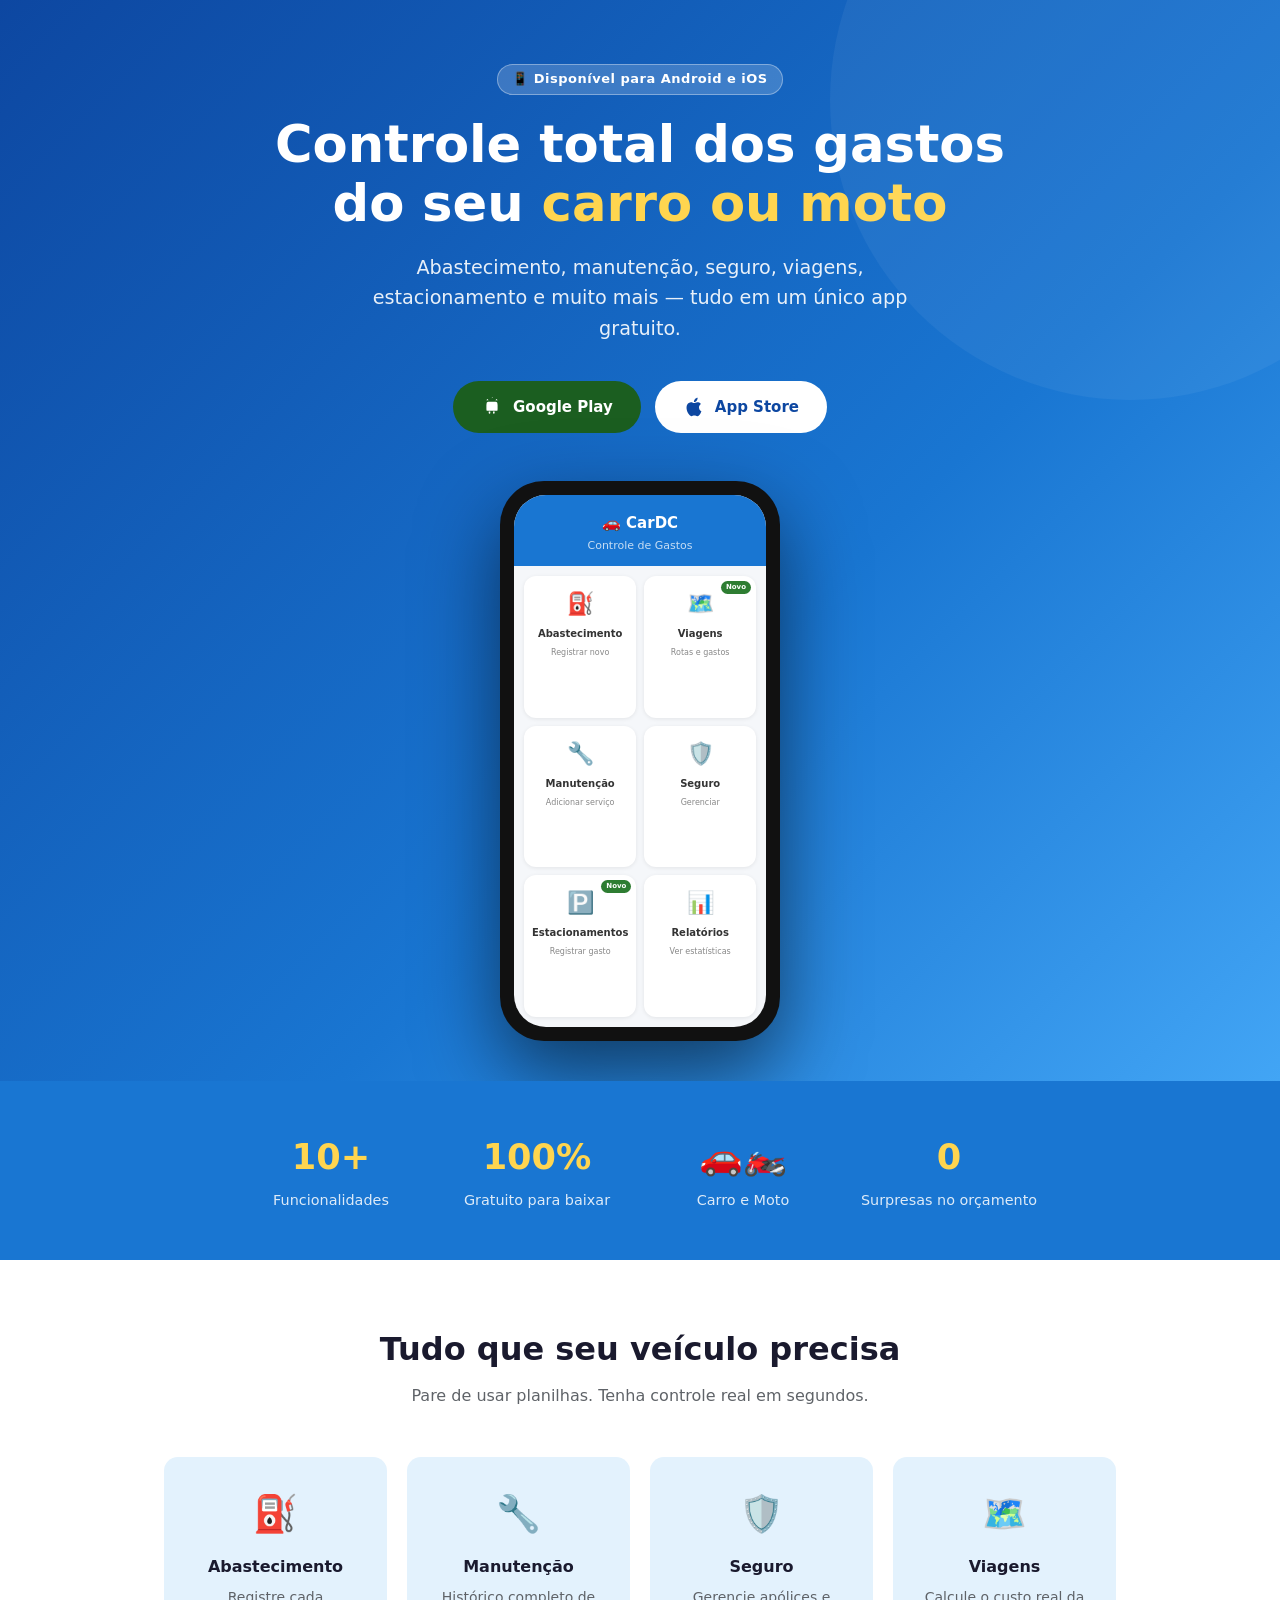
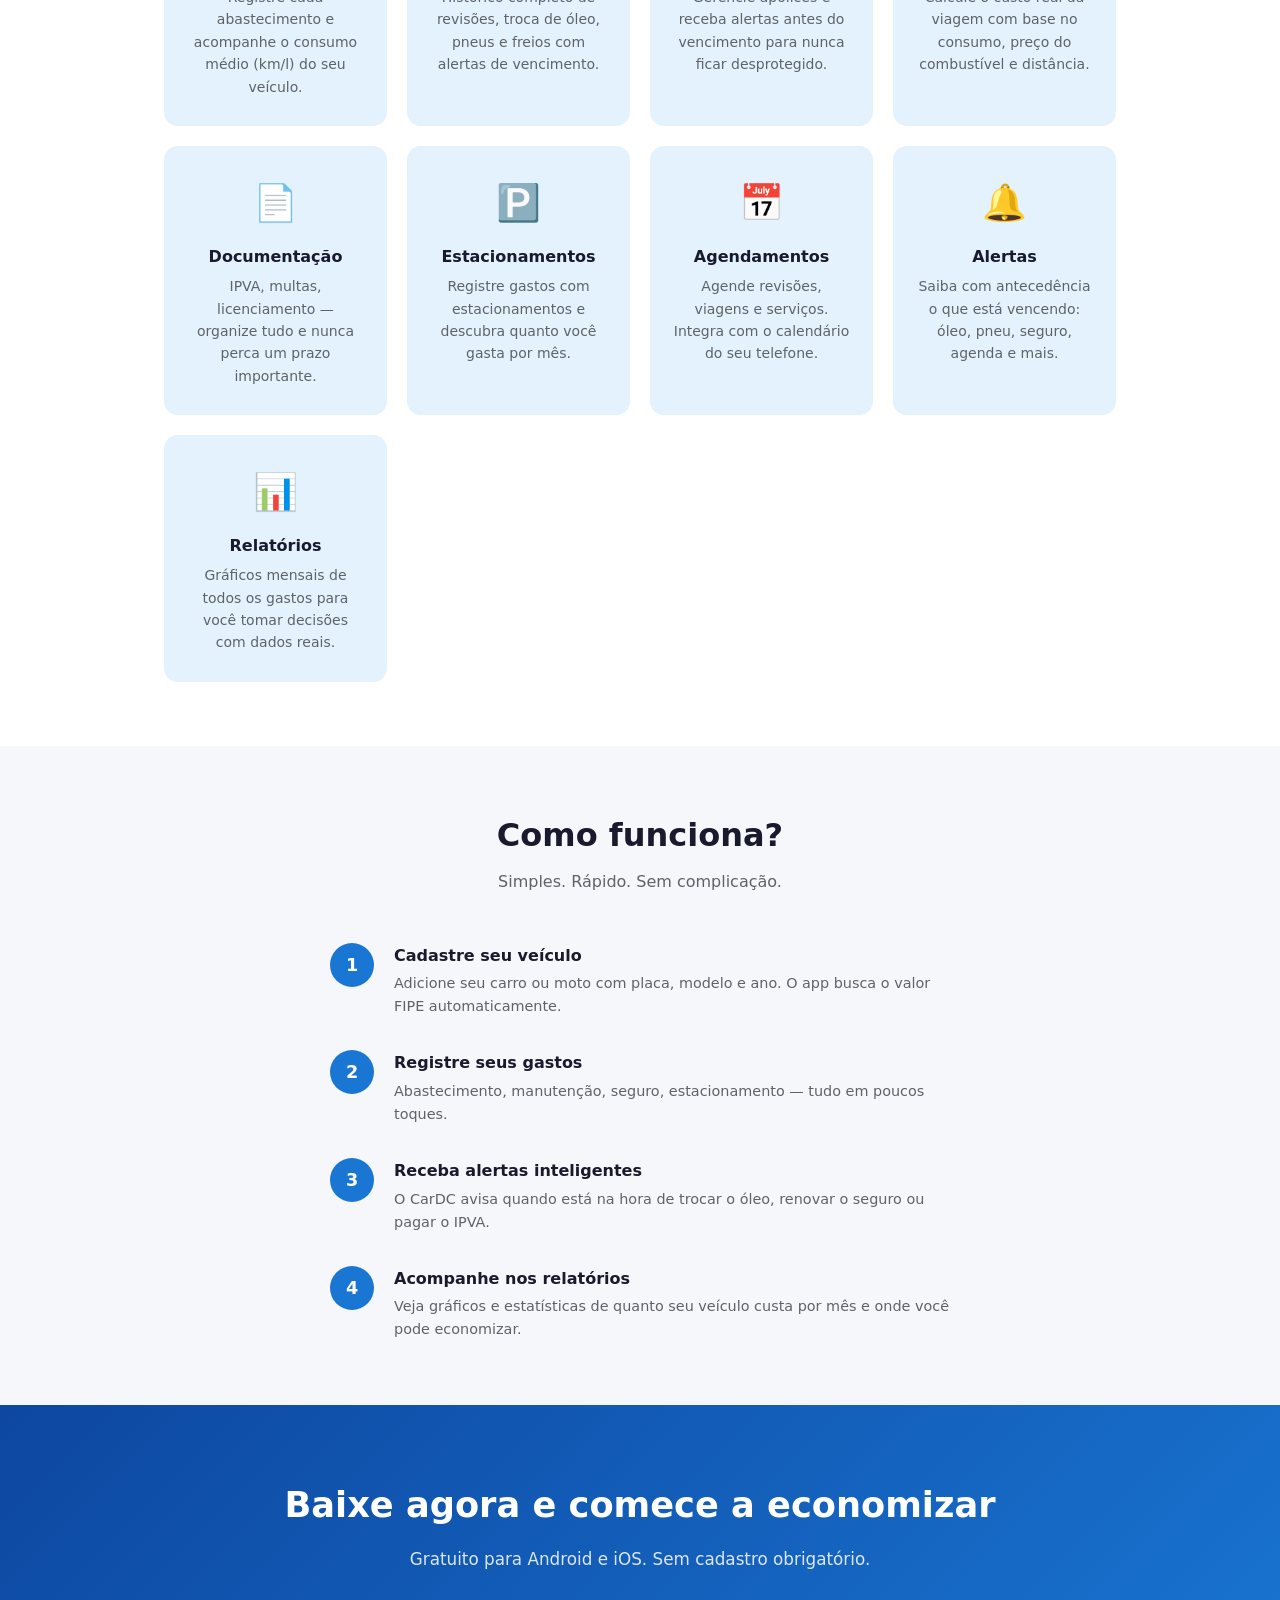
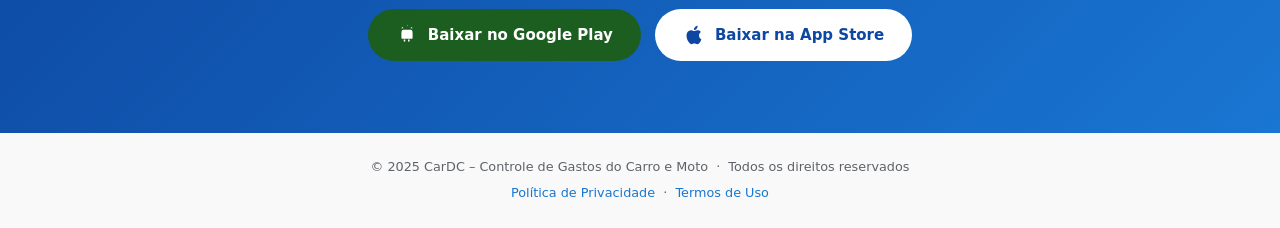
==== index-ads.html @ b3fe9d7d "add video de previa do app" ====
<!DOCTYPE html>
<html lang="pt-BR">
<head>
  <meta charset="UTF-8" />
  <meta name="viewport" content="width=device-width, initial-scale=1.0" />

  <!-- SEO / Palavras-chave -->
  <title>CarDC – Controle de Gastos do Carro e Moto | App Gratuito</title>
  <meta name="description" content="Controle todos os gastos do seu carro ou moto: abastecimento, manutenção, seguro, IPVA, estacionamento e muito mais. Baixe grátis para Android e iOS." />
  <meta name="keywords" content="controle de gastos carro, app controle veículo, aplicativo manutenção carro, controle abastecimento, gestão carro, app carro android, app carro iphone, controle combustível, lembrete troca de óleo, seguro veicular app, controle moto, CarDC" />

  <!-- Open Graph (para anúncios e compartilhamento) -->
  <meta property="og:title" content="CarDC – Controle Total do Seu Carro" />
  <meta property="og:description" content="Abastecimento, manutenção, seguro, viagens e muito mais. Tudo em um app gratuito." />
  <meta property="og:type" content="website" />
  <style>
     *,
    *::before,
    *::after {
      box-sizing: border-box;
      margin: 0;
      padding: 0;
    }

    :root {
      --blue: #1976D2;
      --blue-dk: #0D47A1;
      --blue-lt: #E3F2FD;
      --text: #1a1a2e;
      --muted: #5f6368;
      --white: #ffffff;
      --radius: 14px;
    }

    body {
      font-family: 'Segoe UI', system-ui, sans-serif;
      color: var(--text);
      background: var(--white);
      line-height: 1.6;
    }

    /* ── HERO ── */
    .hero {
      background: linear-gradient(135deg, var(--blue-dk) 0%, var(--blue) 60%, #42A5F5 100%);
      color: var(--white);
      padding: 64px 24px 80px;
      text-align: center;
      position: relative;
      overflow: hidden;
    }

    .hero::before {
      content: '';
      position: absolute;
      width: 600px;
      height: 600px;
      border-radius: 50%;
      background: rgba(255, 255, 255, .05);
      top: -200px;
      right: -150px;
    }

    .hero-badge {
      display: inline-block;
      background: rgba(255, 255, 255, .18);
      border: 1px solid rgba(255, 255, 255, .35);
      border-radius: 20px;
      padding: 4px 14px;
      font-size: 13px;
      font-weight: 600;
      letter-spacing: .5px;
      margin-bottom: 20px;
    }

    .hero h1 {
      font-size: clamp(2rem, 5vw, 3.2rem);
      font-weight: 800;
      line-height: 1.15;
      margin-bottom: 20px;
    }

    .hero h1 span {
      color: #FFD54F;
    }

    .hero p {
      font-size: clamp(1rem, 2.5vw, 1.2rem);
      opacity: .9;
      max-width: 560px;
      margin: 0 auto 36px;
    }

    .cta-group {
      display: flex;
      gap: 14px;
      justify-content: center;
      flex-wrap: wrap;
    }

    .btn {
      display: inline-flex;
      align-items: center;
      gap: 10px;
      padding: 14px 28px;
      border-radius: 50px;
      font-size: 15px;
      font-weight: 700;
      text-decoration: none;
      transition: transform .15s, box-shadow .15s;
      cursor: pointer;
    }

    .btn:hover {
      transform: translateY(-2px);
      box-shadow: 0 8px 24px rgba(0, 0, 0, .25);
    }

    .btn-android {
      background: #1B5E20;
      color: var(--white);
    }

    .btn-ios {
      background: var(--white);
      color: var(--blue-dk);
    }

    .btn svg {
      width: 22px;
      height: 22px;
      fill: currentColor;
      flex-shrink: 0;
    }

    /* ── PHONE MOCKUP ── */
    .mockup-wrap {
      margin: 48px auto -40px;
      max-width: 280px;
      position: relative;
      z-index: 1;
    }

    .phone {
      background: #111;
      border-radius: 44px;
      padding: 14px;
      box-shadow: 0 32px 80px rgba(0, 0, 0, .55);
    }

    .phone-screen {
      background: #f5f7fa;
      border-radius: 32px;
      overflow: hidden;
      aspect-ratio: 9/19;
      display: flex;
      flex-direction: column;
    }

    .phone-topbar {
      background: var(--blue);
      color: white;
      padding: 16px 18px 12px;
      font-size: 15px;
      font-weight: 700;
    }

    .phone-topbar small {
      display: block;
      font-size: 11px;
      opacity: .75;
      font-weight: 400;
      margin-top: 2px;
    }

    .phone-grid {
      display: grid;
      grid-template-columns: 1fr 1fr;
      gap: 8px;
      padding: 10px;
      flex: 1;
      overflow: hidden;
    }

    .phone-card {
      background: white;
      border-radius: 12px;
      padding: 10px 8px;
      display: flex;
      flex-direction: column;
      align-items: center;
      gap: 5px;
      box-shadow: 0 1px 4px rgba(0, 0, 0, .08);
      position: relative;
    }

    .phone-card .icon {
      font-size: 22px;
    }

    .phone-card .label {
      font-size: 10px;
      font-weight: 700;
      color: #333;
      text-align: center;
    }

    .phone-card .sub {
      font-size: 8px;
      color: #888;
      text-align: center;
    }

    .new-badge {
      position: absolute;
      top: 5px;
      right: 5px;
      background: #2E7D32;
      color: white;
      font-size: 7px;
      font-weight: 700;
      padding: 1px 5px;
      border-radius: 8px;
    }

    /* ── FEATURES STRIP ── */
    .section {
      padding: 64px 24px;
      max-width: 1000px;
      margin: 0 auto;
    }

    .section-title {
      text-align: center;
      font-size: clamp(1.4rem, 3vw, 2rem);
      font-weight: 800;
      margin-bottom: 8px;
    }

    .section-sub {
      text-align: center;
      color: var(--muted);
      margin-bottom: 48px;
      font-size: 1rem;
    }

    .features-grid {
      display: grid;
      grid-template-columns: repeat(auto-fit, minmax(200px, 1fr));
      gap: 20px;
    }

    .feature-card {
      background: var(--blue-lt);
      border-radius: var(--radius);
      padding: 28px 22px;
      text-align: center;
      transition: transform .2s, box-shadow .2s;
    }

    .feature-card:hover {
      transform: translateY(-4px);
      box-shadow: 0 12px 32px rgba(25, 118, 210, .15);
    }

    .feature-icon {
      font-size: 36px;
      margin-bottom: 12px;
    }

    .feature-card h3 {
      font-size: 1rem;
      font-weight: 700;
      margin-bottom: 6px;
    }

    .feature-card p {
      font-size: .875rem;
      color: var(--muted);
    }

    /* ── STATS STRIP ── */
    .stats {
      background: var(--blue);
      color: white;
      padding: 48px 24px;
    }

    .stats-inner {
      max-width: 800px;
      margin: 0 auto;
      display: grid;
      grid-template-columns: repeat(auto-fit, minmax(160px, 1fr));
      gap: 24px;
      text-align: center;
    }

    .stat-num {
      font-size: 2.2rem;
      font-weight: 800;
      color: #FFD54F;
    }

    .stat-lbl {
      font-size: .9rem;
      opacity: .85;
      margin-top: 4px;
    }

    /* ── HOW IT WORKS ── */
    .steps {
      display: flex;
      flex-direction: column;
      gap: 32px;
      max-width: 620px;
      margin: 0 auto;
    }

    .step {
      display: flex;
      gap: 20px;
      align-items: flex-start;
    }

    .step-num {
      width: 44px;
      height: 44px;
      flex-shrink: 0;
      background: var(--blue);
      color: white;
      border-radius: 50%;
      display: flex;
      align-items: center;
      justify-content: center;
      font-weight: 800;
      font-size: 1.1rem;
    }

    .step h3 {
      font-size: 1rem;
      font-weight: 700;
      margin-bottom: 4px;
    }

    .step p {
      font-size: .9rem;
      color: var(--muted);
    }

    /* ── KEYWORDS (hidden, for SEO) ── */
    .keywords-seo {
      font-size: 0;
      line-height: 0;
      color: transparent;
      user-select: none;
      pointer-events: none;
      position: absolute;
    }

    /* ── CTA FINAL ── */
    .cta-final {
      background: linear-gradient(135deg, var(--blue-dk), var(--blue));
      color: white;
      text-align: center;
      padding: 72px 24px;
    }

    .cta-final h2 {
      font-size: clamp(1.5rem, 3.5vw, 2.2rem);
      font-weight: 800;
      margin-bottom: 12px;
    }

    .cta-final p {
      opacity: .85;
      margin-bottom: 36px;
      font-size: 1.05rem;
    }

    /* ── FOOTER ── */
    footer {
      text-align: center;
      padding: 24px;
      font-size: .8rem;
      color: var(--muted);
      background: #f9f9f9;
    }

    @media (max-width: 480px) {
      .hero {
        padding: 48px 16px 64px;
      }
    }
  </style>
</head>
<body> 

<!-- Palavras-chave ocultas para SEO -->
<span class="keywords-seo">
  controle de gastos carro app android ios, aplicativo para controlar gastos do carro,
  app manutenção carro, controle abastecimento veículo, lembrete troca de óleo,
  app seguro carro, controle ipva multa, gastos com carro app gratuito,
  controle combustível km litro, app moto controle gastos, melhor app para carro brasil
</span>

<!-- ── HERO ────────────────────────────────────────────── -->
<section class="hero">
  <div class="hero-badge">📱 Disponível para Android e iOS</div>
  <h1>Controle total dos gastos<br>do seu <span>carro ou moto</span></h1>
  <p>Abastecimento, manutenção, seguro, viagens, estacionamento e muito mais — tudo em um único app gratuito.</p>

  <div class="cta-group">
    <a href="https://play.google.com/store/apps/details?id=com.dorcaschagas.car_controll&pcampaignid=web_share" class="btn btn-android">
      <svg viewBox="0 0 24 24"><path d="M17.523 15.341c-.32 0-.578-.259-.578-.578V9.237c0-.32.259-.578.578-.578s.578.259.578.578v5.526c0 .319-.259.578-.578.578zm-11.046 0c-.32 0-.578-.259-.578-.578V9.237c0-.32.259-.578.578-.578s.578.259.578.578v5.526c0 .319-.258.578-.578.578zm1.945 3.146c0 .475.385.86.86.86s.86-.385.86-.86v-1.573H8.422v1.573zm4.717 0c0 .475.385.86.86.86s.86-.385.86-.86v-1.573h-1.72v1.573zM6.1 8.085C6.1 7.074 6.932 6.25 7.95 6.25h8.1c1.018 0 1.85.824 1.85 1.835v8.033H6.1V8.085zm5.55-5.585L12.5 1l.5 1h-1.35zM7.2 3.2l1 1.5H5.7L7.2 3.2zm9.6 0l1.5 1.5H15.8L16.8 3.2z"/></svg>
      Google Play
    </a>
    <a href="https://apps.apple.com/us/app/orthocal-dental-analyses/id6636519508" class="btn btn-ios">
      <svg viewBox="0 0 24 24"><path d="M18.71 19.5c-.83 1.24-1.71 2.45-3.05 2.47-1.34.03-1.77-.79-3.29-.79-1.53 0-2 .77-3.27.82-1.31.05-2.3-1.32-3.14-2.53C4.25 17 2.94 12.45 4.7 9.39c.87-1.52 2.43-2.48 4.12-2.51 1.28-.02 2.5.87 3.29.87.78 0 2.26-1.07 3.8-.91.65.03 2.47.26 3.64 1.98-.09.06-2.17 1.28-2.15 3.81.03 3.02 2.65 4.03 2.68 4.04-.03.07-.42 1.44-1.38 2.83M13 3.5c.73-.83 1.94-1.46 2.94-1.5.13 1.17-.34 2.35-1.04 3.19-.69.85-1.83 1.51-2.95 1.42-.15-1.15.41-2.35 1.05-3.11z"/></svg>
      App Store
    </a>
  </div>

  <!-- Mockup do celular -->
  <div class="mockup-wrap">
    <div class="phone">
      <div class="phone-screen">
        <div class="phone-topbar">
          🚗 CarDC
          <small>Controle de Gastos</small>
        </div>
        <div class="phone-grid">
          <div class="phone-card">
            <div class="icon">⛽</div>
            <div class="label">Abastecimento</div>
            <div class="sub">Registrar novo</div>
          </div>
          <div class="phone-card">
            <div class="new-badge">Novo</div>
            <div class="icon">🗺️</div>
            <div class="label">Viagens</div>
            <div class="sub">Rotas e gastos</div>
          </div>
          <div class="phone-card">
            <div class="icon">🔧</div>
            <div class="label">Manutenção</div>
            <div class="sub">Adicionar serviço</div>
          </div>
          <div class="phone-card">
            <div class="icon">🛡️</div>
            <div class="label">Seguro</div>
            <div class="sub">Gerenciar</div>
          </div>
          <div class="phone-card">
            <div class="new-badge">Novo</div>
            <div class="icon">🅿️</div>
            <div class="label">Estacionamentos</div>
            <div class="sub">Registrar gasto</div>
          </div>
          <div class="phone-card">
            <div class="icon">📊</div>
            <div class="label">Relatórios</div>
            <div class="sub">Ver estatísticas</div>
          </div>
        </div>
      </div>
    </div>
  </div>
</section>

<!-- ── STATS ─────────────────────────────────────────────── -->
<div class="stats">
  <div class="stats-inner">
    <div>
      <div class="stat-num">10+</div>
      <div class="stat-lbl">Funcionalidades</div>
    </div>
    <div>
      <div class="stat-num">100%</div>
      <div class="stat-lbl">Gratuito para baixar</div>
    </div>
    <div>
      <div class="stat-num">🚗🏍️</div>
      <div class="stat-lbl">Carro e Moto</div>
    </div>
    <div>
      <div class="stat-num">0</div>
      <div class="stat-lbl">Surpresas no orçamento</div>
    </div>
  </div>
</div>

<!-- ── FEATURES ──────────────────────────────────────────── -->
<div class="section">
  <h2 class="section-title">Tudo que seu veículo precisa</h2>
  <p class="section-sub">Pare de usar planilhas. Tenha controle real em segundos.</p>

  <div class="features-grid">
    <div class="feature-card">
      <div class="feature-icon">⛽</div>
      <h3>Abastecimento</h3>
      <p>Registre cada abastecimento e acompanhe o consumo médio (km/l) do seu veículo.</p>
    </div>
    <div class="feature-card">
      <div class="feature-icon">🔧</div>
      <h3>Manutenção</h3>
      <p>Histórico completo de revisões, troca de óleo, pneus e freios com alertas de vencimento.</p>
    </div>
    <div class="feature-card">
      <div class="feature-icon">🛡️</div>
      <h3>Seguro</h3>
      <p>Gerencie apólices e receba alertas antes do vencimento para nunca ficar desprotegido.</p>
    </div>
    <div class="feature-card">
      <div class="feature-icon">🗺️</div>
      <h3>Viagens</h3>
      <p>Calcule o custo real da viagem com base no consumo, preço do combustível e distância.</p>
    </div>
    <div class="feature-card">
      <div class="feature-icon">📄</div>
      <h3>Documentação</h3>
      <p>IPVA, multas, licenciamento — organize tudo e nunca perca um prazo importante.</p>
    </div>
    <div class="feature-card">
      <div class="feature-icon">🅿️</div>
      <h3>Estacionamentos</h3>
      <p>Registre gastos com estacionamentos e descubra quanto você gasta por mês.</p>
    </div>
    <div class="feature-card">
      <div class="feature-icon">📅</div>
      <h3>Agendamentos</h3>
      <p>Agende revisões, viagens e serviços. Integra com o calendário do seu telefone.</p>
    </div>
    <div class="feature-card">
      <div class="feature-icon">🔔</div>
      <h3>Alertas</h3>
      <p>Saiba com antecedência o que está vencendo: óleo, pneu, seguro, agenda e mais.</p>
    </div>
    <div class="feature-card">
      <div class="feature-icon">📊</div>
      <h3>Relatórios</h3>
      <p>Gráficos mensais de todos os gastos para você tomar decisões com dados reais.</p>
    </div>
  </div>
</div>

<!-- ── COMO FUNCIONA ──────────────────────────────────────── -->
<div style="background:#f5f7fa; padding: 64px 24px;">
  <div style="max-width:1000px; margin:0 auto;">
    <h2 class="section-title">Como funciona?</h2>
    <p class="section-sub">Simples. Rápido. Sem complicação.</p>

    <div class="steps">
      <div class="step">
        <div class="step-num">1</div>
        <div>
          <h3>Cadastre seu veículo</h3>
          <p>Adicione seu carro ou moto com placa, modelo e ano. O app busca o valor FIPE automaticamente.</p>
        </div>
      </div>
      <div class="step">
        <div class="step-num">2</div>
        <div>
          <h3>Registre seus gastos</h3>
          <p>Abastecimento, manutenção, seguro, estacionamento — tudo em poucos toques.</p>
        </div>
      </div>
      <div class="step">
        <div class="step-num">3</div>
        <div>
          <h3>Receba alertas inteligentes</h3>
          <p>O CarDC avisa quando está na hora de trocar o óleo, renovar o seguro ou pagar o IPVA.</p>
        </div>
      </div>
      <div class="step">
        <div class="step-num">4</div>
        <div>
          <h3>Acompanhe nos relatórios</h3>
          <p>Veja gráficos e estatísticas de quanto seu veículo custa por mês e onde você pode economizar.</p>
        </div>
      </div>
    </div>
  </div>
</div>

<!-- ── CTA FINAL ──────────────────────────────────────────── -->
<div class="cta-final">
  <h2>Baixe agora e comece a economizar</h2>
  <p>Gratuito para Android e iOS. Sem cadastro obrigatório.</p>
  <div class="cta-group">
    <a href="https://play.google.com/store/apps/details?id=com.dorcaschagas.car_controll&pcampaignid=web_share" class="btn btn-android">
      <svg viewBox="0 0 24 24"><path d="M17.523 15.341c-.32 0-.578-.259-.578-.578V9.237c0-.32.259-.578.578-.578s.578.259.578.578v5.526c0 .319-.259.578-.578.578zm-11.046 0c-.32 0-.578-.259-.578-.578V9.237c0-.32.259-.578.578-.578s.578.259.578.578v5.526c0 .319-.258.578-.578.578zm1.945 3.146c0 .475.385.86.86.86s.86-.385.86-.86v-1.573H8.422v1.573zm4.717 0c0 .475.385.86.86.86s.86-.385.86-.86v-1.573h-1.72v1.573zM6.1 8.085C6.1 7.074 6.932 6.25 7.95 6.25h8.1c1.018 0 1.85.824 1.85 1.835v8.033H6.1V8.085zm5.55-5.585L12.5 1l.5 1h-1.35zM7.2 3.2l1 1.5H5.7L7.2 3.2zm9.6 0l1.5 1.5H15.8L16.8 3.2z"/></svg>
      Baixar no Google Play
    </a>
    <a href="https://apps.apple.com/us/app/orthocal-dental-analyses/id6636519508" class="btn btn-ios">
      <svg viewBox="0 0 24 24"><path d="M18.71 19.5c-.83 1.24-1.71 2.45-3.05 2.47-1.34.03-1.77-.79-3.29-.79-1.53 0-2 .77-3.27.82-1.31.05-2.3-1.32-3.14-2.53C4.25 17 2.94 12.45 4.7 9.39c.87-1.52 2.43-2.48 4.12-2.51 1.28-.02 2.5.87 3.29.87.78 0 2.26-1.07 3.8-.91.65.03 2.47.26 3.64 1.98-.09.06-2.17 1.28-2.15 3.81.03 3.02 2.65 4.03 2.68 4.04-.03.07-.42 1.44-1.38 2.83M13 3.5c.73-.83 1.94-1.46 2.94-1.5.13 1.17-.34 2.35-1.04 3.19-.69.85-1.83 1.51-2.95 1.42-.15-1.15.41-2.35 1.05-3.11z"/></svg>
      Baixar na App Store
    </a>
  </div>
</div>

<!-- ── FOOTER ──────────────────────────────────────────────── -->
<footer>
  <p>© 2025 CarDC – Controle de Gastos do Carro e Moto &nbsp;·&nbsp; Todos os direitos reservados</p>
  <p style="margin-top:6px;">
    <a href="#" style="color:#1976D2; text-decoration:none;">Política de Privacidade</a>
    &nbsp;·&nbsp;
    <a href="#" style="color:#1976D2; text-decoration:none;">Termos de Uso</a>
  </p>
</footer>

</body>
</html>
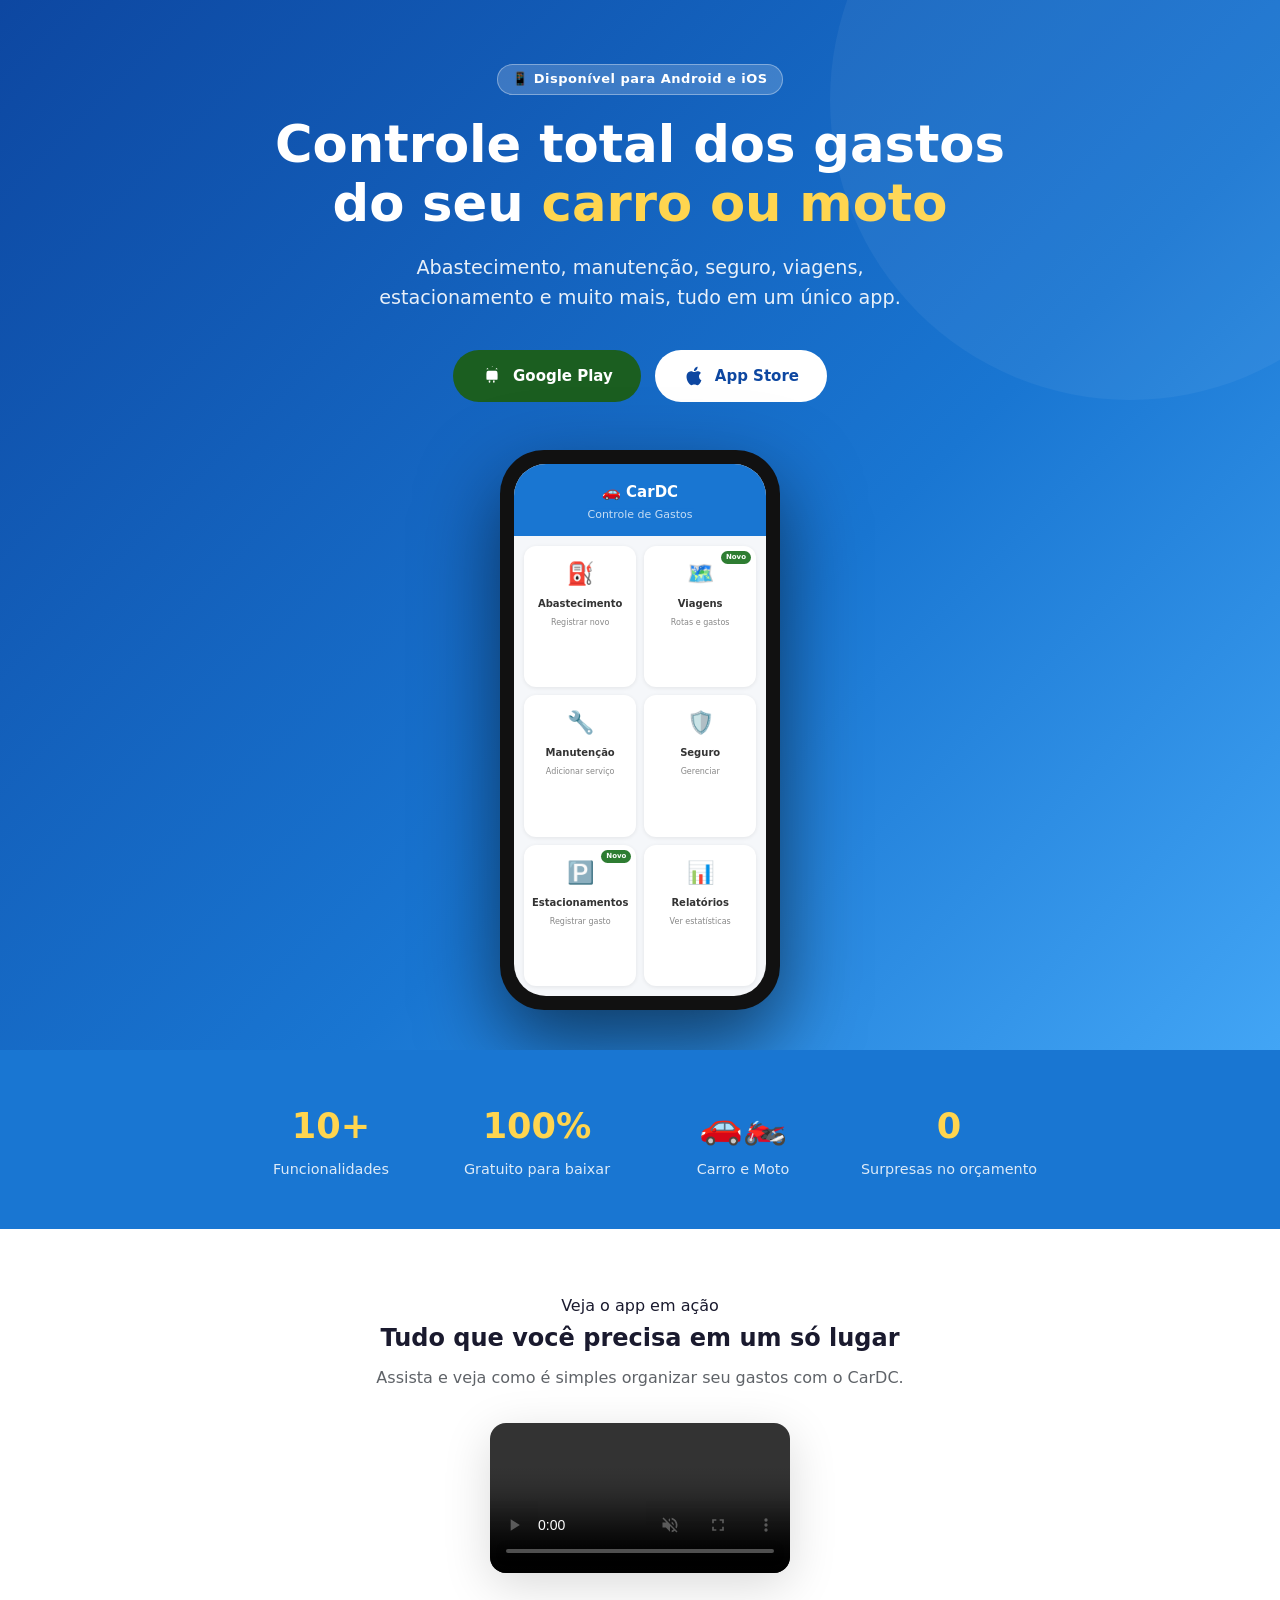
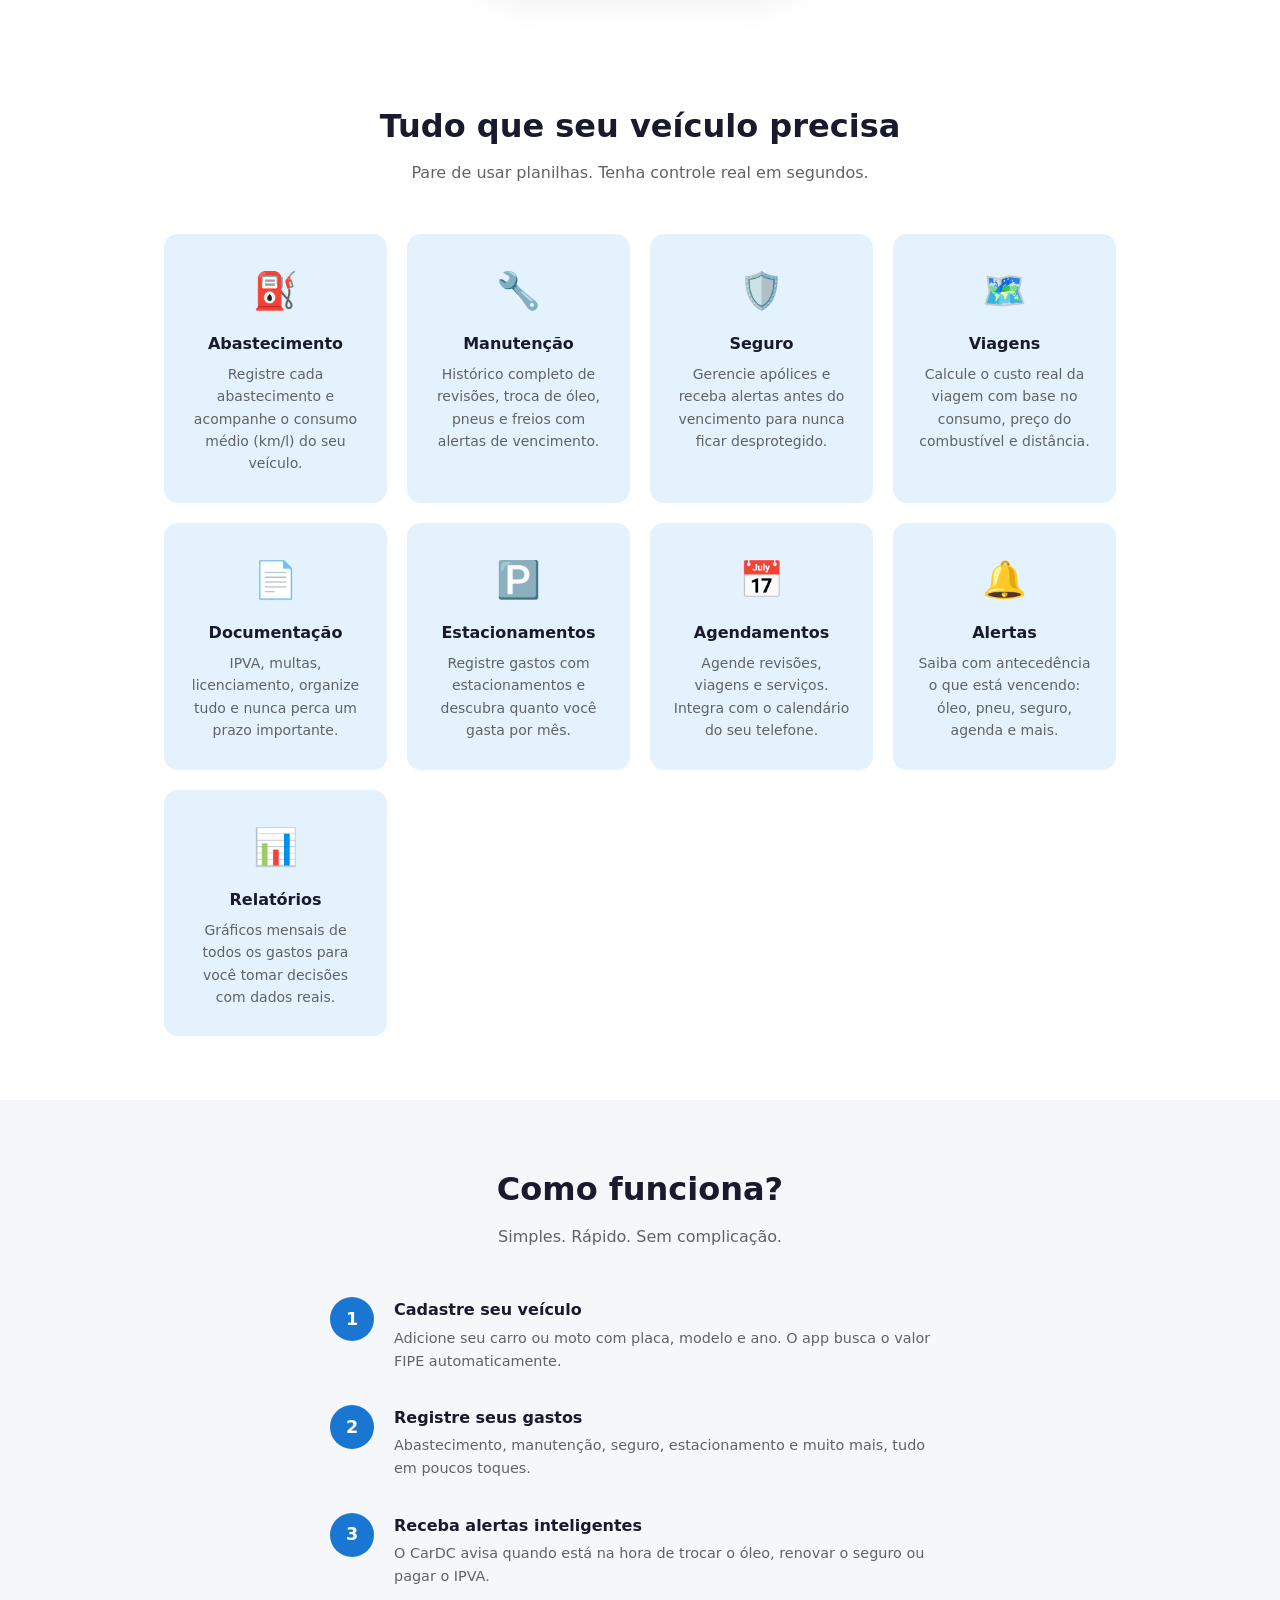
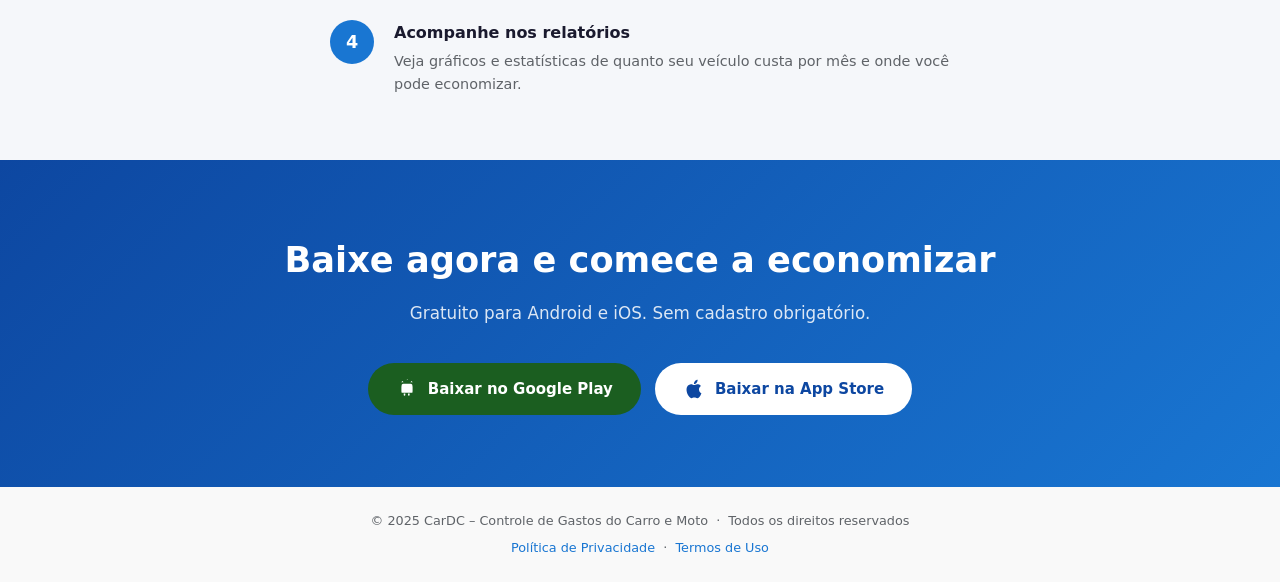
==== commit 39bd2dd6: "." ====
--- a/index-ads.html
+++ b/index-ads.html
@@ -13,385 +13,423 @@
   <meta property="og:title" content="CarDC – Controle Total do Seu Carro" />
   <meta property="og:description" content="Abastecimento, manutenção, seguro, viagens e muito mais. Tudo em um app gratuito." />
   <meta property="og:type" content="website" />
-  <style>
-     *,
-    *::before,
-    *::after {
-      box-sizing: border-box;
-      margin: 0;
-      padding: 0;
-    }
-
-    :root {
-      --blue: #1976D2;
-      --blue-dk: #0D47A1;
-      --blue-lt: #E3F2FD;
-      --text: #1a1a2e;
-      --muted: #5f6368;
-      --white: #ffffff;
-      --radius: 14px;
-    }
-
-    body {
-      font-family: 'Segoe UI', system-ui, sans-serif;
-      color: var(--text);
-      background: var(--white);
-      line-height: 1.6;
-    }
-
-    /* ── HERO ── */
-    .hero {
-      background: linear-gradient(135deg, var(--blue-dk) 0%, var(--blue) 60%, #42A5F5 100%);
-      color: var(--white);
-      padding: 64px 24px 80px;
-      text-align: center;
-      position: relative;
-      overflow: hidden;
-    }
-
-    .hero::before {
-      content: '';
-      position: absolute;
-      width: 600px;
-      height: 600px;
-      border-radius: 50%;
-      background: rgba(255, 255, 255, .05);
-      top: -200px;
-      right: -150px;
-    }
-
-    .hero-badge {
-      display: inline-block;
-      background: rgba(255, 255, 255, .18);
-      border: 1px solid rgba(255, 255, 255, .35);
-      border-radius: 20px;
-      padding: 4px 14px;
-      font-size: 13px;
-      font-weight: 600;
-      letter-spacing: .5px;
-      margin-bottom: 20px;
-    }
-
-    .hero h1 {
-      font-size: clamp(2rem, 5vw, 3.2rem);
-      font-weight: 800;
-      line-height: 1.15;
-      margin-bottom: 20px;
-    }
-
-    .hero h1 span {
-      color: #FFD54F;
-    }
-
-    .hero p {
-      font-size: clamp(1rem, 2.5vw, 1.2rem);
-      opacity: .9;
-      max-width: 560px;
-      margin: 0 auto 36px;
-    }
-
-    .cta-group {
-      display: flex;
-      gap: 14px;
-      justify-content: center;
-      flex-wrap: wrap;
-    }
-
-    .btn {
-      display: inline-flex;
-      align-items: center;
-      gap: 10px;
-      padding: 14px 28px;
-      border-radius: 50px;
-      font-size: 15px;
-      font-weight: 700;
-      text-decoration: none;
-      transition: transform .15s, box-shadow .15s;
-      cursor: pointer;
-    }
-
-    .btn:hover {
-      transform: translateY(-2px);
-      box-shadow: 0 8px 24px rgba(0, 0, 0, .25);
-    }
-
-    .btn-android {
-      background: #1B5E20;
-      color: var(--white);
-    }
-
-    .btn-ios {
-      background: var(--white);
-      color: var(--blue-dk);
-    }
-
-    .btn svg {
-      width: 22px;
-      height: 22px;
-      fill: currentColor;
-      flex-shrink: 0;
-    }
-
-    /* ── PHONE MOCKUP ── */
-    .mockup-wrap {
-      margin: 48px auto -40px;
-      max-width: 280px;
-      position: relative;
-      z-index: 1;
-    }
-
-    .phone {
-      background: #111;
-      border-radius: 44px;
-      padding: 14px;
-      box-shadow: 0 32px 80px rgba(0, 0, 0, .55);
-    }
-
-    .phone-screen {
-      background: #f5f7fa;
-      border-radius: 32px;
-      overflow: hidden;
-      aspect-ratio: 9/19;
-      display: flex;
-      flex-direction: column;
-    }
-
-    .phone-topbar {
-      background: var(--blue);
-      color: white;
-      padding: 16px 18px 12px;
-      font-size: 15px;
-      font-weight: 700;
-    }
-
-    .phone-topbar small {
-      display: block;
-      font-size: 11px;
-      opacity: .75;
-      font-weight: 400;
-      margin-top: 2px;
-    }
-
-    .phone-grid {
-      display: grid;
-      grid-template-columns: 1fr 1fr;
-      gap: 8px;
-      padding: 10px;
-      flex: 1;
-      overflow: hidden;
-    }
-
-    .phone-card {
-      background: white;
-      border-radius: 12px;
-      padding: 10px 8px;
-      display: flex;
-      flex-direction: column;
-      align-items: center;
-      gap: 5px;
-      box-shadow: 0 1px 4px rgba(0, 0, 0, .08);
-      position: relative;
-    }
-
-    .phone-card .icon {
-      font-size: 22px;
-    }
-
-    .phone-card .label {
-      font-size: 10px;
-      font-weight: 700;
-      color: #333;
-      text-align: center;
-    }
-
-    .phone-card .sub {
-      font-size: 8px;
-      color: #888;
-      text-align: center;
-    }
-
-    .new-badge {
-      position: absolute;
-      top: 5px;
-      right: 5px;
-      background: #2E7D32;
-      color: white;
-      font-size: 7px;
-      font-weight: 700;
-      padding: 1px 5px;
-      border-radius: 8px;
-    }
-
-    /* ── FEATURES STRIP ── */
-    .section {
-      padding: 64px 24px;
-      max-width: 1000px;
-      margin: 0 auto;
-    }
-
-    .section-title {
-      text-align: center;
-      font-size: clamp(1.4rem, 3vw, 2rem);
-      font-weight: 800;
-      margin-bottom: 8px;
-    }
-
-    .section-sub {
-      text-align: center;
-      color: var(--muted);
-      margin-bottom: 48px;
-      font-size: 1rem;
-    }
-
-    .features-grid {
-      display: grid;
-      grid-template-columns: repeat(auto-fit, minmax(200px, 1fr));
-      gap: 20px;
-    }
-
-    .feature-card {
-      background: var(--blue-lt);
-      border-radius: var(--radius);
-      padding: 28px 22px;
-      text-align: center;
-      transition: transform .2s, box-shadow .2s;
-    }
-
-    .feature-card:hover {
-      transform: translateY(-4px);
-      box-shadow: 0 12px 32px rgba(25, 118, 210, .15);
-    }
-
-    .feature-icon {
-      font-size: 36px;
-      margin-bottom: 12px;
-    }
-
-    .feature-card h3 {
-      font-size: 1rem;
-      font-weight: 700;
-      margin-bottom: 6px;
-    }
-
-    .feature-card p {
-      font-size: .875rem;
-      color: var(--muted);
-    }
-
-    /* ── STATS STRIP ── */
-    .stats {
-      background: var(--blue);
-      color: white;
-      padding: 48px 24px;
-    }
-
-    .stats-inner {
-      max-width: 800px;
-      margin: 0 auto;
-      display: grid;
-      grid-template-columns: repeat(auto-fit, minmax(160px, 1fr));
-      gap: 24px;
-      text-align: center;
-    }
-
-    .stat-num {
-      font-size: 2.2rem;
-      font-weight: 800;
-      color: #FFD54F;
-    }
-
-    .stat-lbl {
-      font-size: .9rem;
-      opacity: .85;
-      margin-top: 4px;
-    }
-
-    /* ── HOW IT WORKS ── */
-    .steps {
-      display: flex;
-      flex-direction: column;
-      gap: 32px;
-      max-width: 620px;
-      margin: 0 auto;
-    }
-
-    .step {
-      display: flex;
-      gap: 20px;
-      align-items: flex-start;
-    }
-
-    .step-num {
-      width: 44px;
-      height: 44px;
-      flex-shrink: 0;
-      background: var(--blue);
-      color: white;
-      border-radius: 50%;
-      display: flex;
-      align-items: center;
-      justify-content: center;
-      font-weight: 800;
-      font-size: 1.1rem;
-    }
-
-    .step h3 {
-      font-size: 1rem;
-      font-weight: 700;
-      margin-bottom: 4px;
-    }
-
-    .step p {
-      font-size: .9rem;
-      color: var(--muted);
-    }
-
-    /* ── KEYWORDS (hidden, for SEO) ── */
-    .keywords-seo {
-      font-size: 0;
-      line-height: 0;
-      color: transparent;
-      user-select: none;
-      pointer-events: none;
-      position: absolute;
-    }
-
-    /* ── CTA FINAL ── */
-    .cta-final {
-      background: linear-gradient(135deg, var(--blue-dk), var(--blue));
-      color: white;
-      text-align: center;
-      padding: 72px 24px;
-    }
-
-    .cta-final h2 {
-      font-size: clamp(1.5rem, 3.5vw, 2.2rem);
-      font-weight: 800;
-      margin-bottom: 12px;
-    }
-
-    .cta-final p {
-      opacity: .85;
-      margin-bottom: 36px;
-      font-size: 1.05rem;
-    }
-
-    /* ── FOOTER ── */
-    footer {
-      text-align: center;
-      padding: 24px;
-      font-size: .8rem;
-      color: var(--muted);
-      background: #f9f9f9;
-    }
-
-    @media (max-width: 480px) {
-      .hero {
-        padding: 48px 16px 64px;
-      }
-    }
-  </style>
+  <link rel="icon" type="image/png" href="img/image.png" />
+  <link rel="stylesheet" href="css/style.css">
+
 </head>
+<style>
+ *,
+ *::before,
+ *::after {
+   box-sizing: border-box;
+   margin: 0;
+   padding: 0;
+ }
+
+ :root {
+   --blue: #1976D2;
+   --blue-dk: #0D47A1;
+   --blue-lt: #E3F2FD;
+   --text: #1a1a2e;
+   --muted: #5f6368;
+   --white: #ffffff;
+   --radius: 14px;
+ }
+
+ body {
+   font-family: 'Segoe UI', system-ui, sans-serif;
+   color: var(--text);
+   background: var(--white);
+   line-height: 1.6;
+ }
+
+ /* ── HERO ── */
+ .hero {
+   background: linear-gradient(135deg, var(--blue-dk) 0%, var(--blue) 60%, #42A5F5 100%);
+   color: var(--white);
+   padding: 64px 24px 80px;
+   text-align: center;
+   position: relative;
+   overflow: hidden;
+ }
+
+ .hero::before {
+   content: '';
+   position: absolute;
+   width: 600px;
+   height: 600px;
+   border-radius: 50%;
+   background: rgba(255, 255, 255, .05);
+   top: -200px;
+   right: -150px;
+ }
+
+ .hero-badge {
+   display: inline-block;
+   background: rgba(255, 255, 255, .18);
+   border: 1px solid rgba(255, 255, 255, .35);
+   border-radius: 20px;
+   padding: 4px 14px;
+   font-size: 13px;
+   font-weight: 600;
+   letter-spacing: .5px;
+   margin-bottom: 20px;
+ }
+
+ .hero h1 {
+   font-size: clamp(2rem, 5vw, 3.2rem);
+   font-weight: 800;
+   line-height: 1.15;
+   margin-bottom: 20px;
+ }
+
+ .hero h1 span {
+   color: #FFD54F;
+ }
+
+ .hero p {
+   font-size: clamp(1rem, 2.5vw, 1.2rem);
+   opacity: .9;
+   max-width: 560px;
+   margin: 0 auto 36px;
+ }
+
+
+  /* VÍDEO */
+  .video-section {
+    background: var(--cinza);
+    padding: 64px 5%;
+    text-align: center;
+  }
+
+  .video-section .section-titulo { margin-bottom: 8px; }
+  .video-section .section-sub { margin: 0 auto 32px; }
+
+  .video-wrap {
+    max-width: 300px;
+    margin: 0 auto;
+    border-radius: 16px;
+    overflow: hidden;
+    box-shadow: 0 12px 48px rgba(0,0,0,0.15);
+  }
+
+  .video-wrap video {
+    display: block;
+    width: 100%;
+    height: auto;
+  }
+
+  .video-wrap video::cue {
+    font-size: 1rem;
+    font-family: -apple-system, BlinkMacSystemFont, 'Segoe UI', Roboto, Helvetica, Arial, sans-serif;
+    background: rgba(0,0,0,0.6);
+    color: #fff;
+    border-radius: 4px;
+    padding: 2px 6px;
+  }
+
+
+ .cta-group {
+   display: flex;
+   gap: 14px;
+   justify-content: center;
+   flex-wrap: wrap;
+ }
+
+ .btn {
+   display: inline-flex;
+   align-items: center;
+   gap: 10px;
+   padding: 14px 28px;
+   border-radius: 50px;
+   font-size: 15px;
+   font-weight: 700;
+   text-decoration: none;
+   transition: transform .15s, box-shadow .15s;
+   cursor: pointer;
+ }
+
+ .btn:hover {
+   transform: translateY(-2px);
+   box-shadow: 0 8px 24px rgba(0, 0, 0, .25);
+ }
+
+ .btn-android {
+   background: #1B5E20;
+   color: var(--white);
+ }
+
+ .btn-ios {
+   background: var(--white);
+   color: var(--blue-dk);
+ }
+
+ .btn svg {
+   width: 22px;
+   height: 22px;
+   fill: currentColor;
+   flex-shrink: 0;
+ }
+
+ /* ── PHONE MOCKUP ── */
+ .mockup-wrap {
+   margin: 48px auto -40px;
+   max-width: 280px;
+   position: relative;
+   z-index: 1;
+ }
+
+ .phone {
+   background: #111;
+   border-radius: 44px;
+   padding: 14px;
+   box-shadow: 0 32px 80px rgba(0, 0, 0, .55);
+ }
+
+ .phone-screen {
+   background: #f5f7fa;
+   border-radius: 32px;
+   overflow: hidden;
+   aspect-ratio: 9/19;
+   display: flex;
+   flex-direction: column;
+ }
+
+ .phone-topbar {
+   background: var(--blue);
+   color: white;
+   padding: 16px 18px 12px;
+   font-size: 15px;
+   font-weight: 700;
+ }
+
+ .phone-topbar small {
+   display: block;
+   font-size: 11px;
+   opacity: .75;
+   font-weight: 400;
+   margin-top: 2px;
+ }
+
+ .phone-grid {
+   display: grid;
+   grid-template-columns: 1fr 1fr;
+   gap: 8px;
+   padding: 10px;
+   flex: 1;
+   overflow: hidden;
+ }
+
+ .phone-card {
+   background: white;
+   border-radius: 12px;
+   padding: 10px 8px;
+   display: flex;
+   flex-direction: column;
+   align-items: center;
+   gap: 5px;
+   box-shadow: 0 1px 4px rgba(0, 0, 0, .08);
+   position: relative;
+ }
+
+ .phone-card .icon {
+   font-size: 22px;
+ }
+
+ .phone-card .label {
+   font-size: 10px;
+   font-weight: 700;
+   color: #333;
+   text-align: center;
+ }
+
+ .phone-card .sub {
+   font-size: 8px;
+   color: #888;
+   text-align: center;
+ }
+
+ .new-badge {
+   position: absolute;
+   top: 5px;
+   right: 5px;
+   background: #2E7D32;
+   color: white;
+   font-size: 7px;
+   font-weight: 700;
+   padding: 1px 5px;
+   border-radius: 8px;
+ }
+
+ /* ── FEATURES STRIP ── */
+ .section {
+   padding: 64px 24px;
+   max-width: 1000px;
+   margin: 0 auto;
+ }
+
+ .section-title {
+   text-align: center;
+   font-size: clamp(1.4rem, 3vw, 2rem);
+   font-weight: 800;
+   margin-bottom: 8px;
+ }
+
+ .section-sub {
+   text-align: center;
+   color: var(--muted);
+   margin-bottom: 48px;
+   font-size: 1rem;
+ }
+
+ .features-grid {
+   display: grid;
+   grid-template-columns: repeat(auto-fit, minmax(200px, 1fr));
+   gap: 20px;
+ }
+
+ .feature-card {
+   background: var(--blue-lt);
+   border-radius: var(--radius);
+   padding: 28px 22px;
+   text-align: center;
+   transition: transform .2s, box-shadow .2s;
+ }
+
+ .feature-card:hover {
+   transform: translateY(-4px);
+   box-shadow: 0 12px 32px rgba(25, 118, 210, .15);
+ }
+
+ .feature-icon {
+   font-size: 36px;
+   margin-bottom: 12px;
+ }
+
+ .feature-card h3 {
+   font-size: 1rem;
+   font-weight: 700;
+   margin-bottom: 6px;
+ }
+
+ .feature-card p {
+   font-size: .875rem;
+   color: var(--muted);
+ }
+
+ /* ── STATS STRIP ── */
+ .stats {
+   background: var(--blue);
+   color: white;
+   padding: 48px 24px;
+ }
+
+ .stats-inner {
+   max-width: 800px;
+   margin: 0 auto;
+   display: grid;
+   grid-template-columns: repeat(auto-fit, minmax(160px, 1fr));
+   gap: 24px;
+   text-align: center;
+ }
+
+ .stat-num {
+   font-size: 2.2rem;
+   font-weight: 800;
+   color: #FFD54F;
+ }
+
+ .stat-lbl {
+   font-size: .9rem;
+   opacity: .85;
+   margin-top: 4px;
+ }
+
+ /* ── HOW IT WORKS ── */
+ .steps {
+   display: flex;
+   flex-direction: column;
+   gap: 32px;
+   max-width: 620px;
+   margin: 0 auto;
+ }
+
+ .step {
+   display: flex;
+   gap: 20px;
+   align-items: flex-start;
+ }
+
+ .step-num {
+   width: 44px;
+   height: 44px;
+   flex-shrink: 0;
+   background: var(--blue);
+   color: white;
+   border-radius: 50%;
+   display: flex;
+   align-items: center;
+   justify-content: center;
+   font-weight: 800;
+   font-size: 1.1rem;
+ }
+
+ .step h3 {
+   font-size: 1rem;
+   font-weight: 700;
+   margin-bottom: 4px;
+ }
+
+ .step p {
+   font-size: .9rem;
+   color: var(--muted);
+ }
+
+ /* ── KEYWORDS (hidden, for SEO) ── */
+ .keywords-seo {
+   font-size: 0;
+   line-height: 0;
+   color: transparent;
+   user-select: none;
+   pointer-events: none;
+   position: absolute;
+ }
+
+ /* ── CTA FINAL ── */
+ .cta-final {
+   background: linear-gradient(135deg, var(--blue-dk), var(--blue));
+   color: white;
+   text-align: center;
+   padding: 72px 24px;
+ }
+
+ .cta-final h2 {
+   font-size: clamp(1.5rem, 3.5vw, 2.2rem);
+   font-weight: 800;
+   margin-bottom: 12px;
+ }
+
+ .cta-final p {
+   opacity: .85;
+   margin-bottom: 36px;
+   font-size: 1.05rem;
+ }
+
+ /* ── FOOTER ── */
+ footer {
+   text-align: center;
+   padding: 24px;
+   font-size: .8rem;
+   color: var(--muted);
+   background: #f9f9f9;
+ }
+
+ @media (max-width: 480px) {
+   .hero {
+     padding: 48px 16px 64px;
+   }
+ }
+</style>
 <body> 
 
 <!-- Palavras-chave ocultas para SEO -->
@@ -406,14 +444,14 @@
 <section class="hero">
   <div class="hero-badge">📱 Disponível para Android e iOS</div>
   <h1>Controle total dos gastos<br>do seu <span>carro ou moto</span></h1>
-  <p>Abastecimento, manutenção, seguro, viagens, estacionamento e muito mais — tudo em um único app gratuito.</p>
+  <p>Abastecimento, manutenção, seguro, viagens, estacionamento e muito mais, tudo em um único app.</p>
 
   <div class="cta-group">
     <a href="https://play.google.com/store/apps/details?id=com.dorcaschagas.car_controll&pcampaignid=web_share" class="btn btn-android">
       <svg viewBox="0 0 24 24"><path d="M17.523 15.341c-.32 0-.578-.259-.578-.578V9.237c0-.32.259-.578.578-.578s.578.259.578.578v5.526c0 .319-.259.578-.578.578zm-11.046 0c-.32 0-.578-.259-.578-.578V9.237c0-.32.259-.578.578-.578s.578.259.578.578v5.526c0 .319-.258.578-.578.578zm1.945 3.146c0 .475.385.86.86.86s.86-.385.86-.86v-1.573H8.422v1.573zm4.717 0c0 .475.385.86.86.86s.86-.385.86-.86v-1.573h-1.72v1.573zM6.1 8.085C6.1 7.074 6.932 6.25 7.95 6.25h8.1c1.018 0 1.85.824 1.85 1.835v8.033H6.1V8.085zm5.55-5.585L12.5 1l.5 1h-1.35zM7.2 3.2l1 1.5H5.7L7.2 3.2zm9.6 0l1.5 1.5H15.8L16.8 3.2z"/></svg>
       Google Play
     </a>
-    <a href="https://apps.apple.com/us/app/orthocal-dental-analyses/id6636519508" class="btn btn-ios">
+    <a href="https://apps.apple.com/in/app/cardc-gastos-e-manuten%C3%A7%C3%A3o/id6754003722" class="btn btn-ios">
       <svg viewBox="0 0 24 24"><path d="M18.71 19.5c-.83 1.24-1.71 2.45-3.05 2.47-1.34.03-1.77-.79-3.29-.79-1.53 0-2 .77-3.27.82-1.31.05-2.3-1.32-3.14-2.53C4.25 17 2.94 12.45 4.7 9.39c.87-1.52 2.43-2.48 4.12-2.51 1.28-.02 2.5.87 3.29.87.78 0 2.26-1.07 3.8-.91.65.03 2.47.26 3.64 1.98-.09.06-2.17 1.28-2.15 3.81.03 3.02 2.65 4.03 2.68 4.04-.03.07-.42 1.44-1.38 2.83M13 3.5c.73-.83 1.94-1.46 2.94-1.5.13 1.17-.34 2.35-1.04 3.19-.69.85-1.83 1.51-2.95 1.42-.15-1.15.41-2.35 1.05-3.11z"/></svg>
       App Store
     </a>
@@ -488,6 +526,19 @@
   </div>
 </div>
 
+<!-- VÍDEO -->
+<div class="video-section">
+  <p class="section-label">Veja o app em ação</p>
+  <h2 class="section-titulo">Tudo que você precisa em um só lugar</h2>
+  <p class="section-sub">Assista e veja como é simples organizar seu gastos com o CarDC.</p>
+  <div class="video-wrap">
+    <video controls autoplay muted playsinline loop>
+      <source src="videos/CARDC_Video_Promocional_60s.mp4" type="video/mp4" />
+      <track kind="subtitles" src="legendas.vtt" srclang="pt" label="Português" default />
+    </video>
+  </div>
+</div>
+
 <!-- ── FEATURES ──────────────────────────────────────────── -->
 <div class="section">
   <h2 class="section-title">Tudo que seu veículo precisa</h2>
@@ -517,7 +568,7 @@
     <div class="feature-card">
       <div class="feature-icon">📄</div>
       <h3>Documentação</h3>
-      <p>IPVA, multas, licenciamento — organize tudo e nunca perca um prazo importante.</p>
+      <p>IPVA, multas, licenciamento, organize tudo e nunca perca um prazo importante.</p>
     </div>
     <div class="feature-card">
       <div class="feature-icon">🅿️</div>
@@ -560,7 +611,7 @@
         <div class="step-num">2</div>
         <div>
           <h3>Registre seus gastos</h3>
-          <p>Abastecimento, manutenção, seguro, estacionamento — tudo em poucos toques.</p>
+          <p>Abastecimento, manutenção, seguro, estacionamento e muito mais, tudo em poucos toques.</p>
         </div>
       </div>
       <div class="step">
@@ -590,7 +641,7 @@
       <svg viewBox="0 0 24 24"><path d="M17.523 15.341c-.32 0-.578-.259-.578-.578V9.237c0-.32.259-.578.578-.578s.578.259.578.578v5.526c0 .319-.259.578-.578.578zm-11.046 0c-.32 0-.578-.259-.578-.578V9.237c0-.32.259-.578.578-.578s.578.259.578.578v5.526c0 .319-.258.578-.578.578zm1.945 3.146c0 .475.385.86.86.86s.86-.385.86-.86v-1.573H8.422v1.573zm4.717 0c0 .475.385.86.86.86s.86-.385.86-.86v-1.573h-1.72v1.573zM6.1 8.085C6.1 7.074 6.932 6.25 7.95 6.25h8.1c1.018 0 1.85.824 1.85 1.835v8.033H6.1V8.085zm5.55-5.585L12.5 1l.5 1h-1.35zM7.2 3.2l1 1.5H5.7L7.2 3.2zm9.6 0l1.5 1.5H15.8L16.8 3.2z"/></svg>
       Baixar no Google Play
     </a>
-    <a href="https://apps.apple.com/us/app/orthocal-dental-analyses/id6636519508" class="btn btn-ios">
+    <a href="https://apps.apple.com/in/app/cardc-gastos-e-manuten%C3%A7%C3%A3o/id6754003722" class="btn btn-ios">
       <svg viewBox="0 0 24 24"><path d="M18.71 19.5c-.83 1.24-1.71 2.45-3.05 2.47-1.34.03-1.77-.79-3.29-.79-1.53 0-2 .77-3.27.82-1.31.05-2.3-1.32-3.14-2.53C4.25 17 2.94 12.45 4.7 9.39c.87-1.52 2.43-2.48 4.12-2.51 1.28-.02 2.5.87 3.29.87.78 0 2.26-1.07 3.8-.91.65.03 2.47.26 3.64 1.98-.09.06-2.17 1.28-2.15 3.81.03 3.02 2.65 4.03 2.68 4.04-.03.07-.42 1.44-1.38 2.83M13 3.5c.73-.83 1.94-1.46 2.94-1.5.13 1.17-.34 2.35-1.04 3.19-.69.85-1.83 1.51-2.95 1.42-.15-1.15.41-2.35 1.05-3.11z"/></svg>
       Baixar na App Store
     </a>
--- a/css/style.css
+++ b/css/style.css
@@ -0,0 +1,411 @@
+ *,
+ *::before,
+ *::after {
+   box-sizing: border-box;
+   margin: 0;
+   padding: 0;
+ }
+
+ :root {
+   --blue: #1976D2;
+   --blue-dk: #0D47A1;
+   --blue-lt: #E3F2FD;
+   --text: #1a1a2e;
+   --muted: #5f6368;
+   --white: #ffffff;
+   --radius: 14px;
+ }
+
+ body {
+   font-family: 'Segoe UI', system-ui, sans-serif;
+   color: var(--text);
+   background: var(--white);
+   line-height: 1.6;
+ }
+
+ /* ── HERO ── */
+ .hero {
+   background: linear-gradient(135deg, var(--blue-dk) 0%, var(--blue) 60%, #42A5F5 100%);
+   color: var(--white);
+   padding: 64px 24px 80px;
+   text-align: center;
+   position: relative;
+   overflow: hidden;
+ }
+
+ .hero::before {
+   content: '';
+   position: absolute;
+   width: 600px;
+   height: 600px;
+   border-radius: 50%;
+   background: rgba(255, 255, 255, .05);
+   top: -200px;
+   right: -150px;
+ }
+
+ .hero-badge {
+   display: inline-block;
+   background: rgba(255, 255, 255, .18);
+   border: 1px solid rgba(255, 255, 255, .35);
+   border-radius: 20px;
+   padding: 4px 14px;
+   font-size: 13px;
+   font-weight: 600;
+   letter-spacing: .5px;
+   margin-bottom: 20px;
+ }
+
+ .hero h1 {
+   font-size: clamp(2rem, 5vw, 3.2rem);
+   font-weight: 800;
+   line-height: 1.15;
+   margin-bottom: 20px;
+ }
+
+ .hero h1 span {
+   color: #FFD54F;
+ }
+
+ .hero p {
+   font-size: clamp(1rem, 2.5vw, 1.2rem);
+   opacity: .9;
+   max-width: 560px;
+   margin: 0 auto 36px;
+ }
+
+
+  /* VÍDEO */
+  .video-section {
+    background: var(--cinza);
+    padding: 64px 5%;
+    text-align: center;
+  }
+
+  .video-section .section-titulo { margin-bottom: 8px; }
+  .video-section .section-sub { margin: 0 auto 32px; }
+
+  .video-wrap {
+    max-width: 300px;
+    margin: 0 auto;
+    border-radius: 16px;
+    overflow: hidden;
+    box-shadow: 0 12px 48px rgba(0,0,0,0.15);
+  }
+
+  .video-wrap video {
+    display: block;
+    width: 100%;
+    height: auto;
+  }
+
+  .video-wrap video::cue {
+    font-size: 1rem;
+    font-family: -apple-system, BlinkMacSystemFont, 'Segoe UI', Roboto, Helvetica, Arial, sans-serif;
+    background: rgba(0,0,0,0.6);
+    color: #fff;
+    border-radius: 4px;
+    padding: 2px 6px;
+  }
+
+
+ .cta-group {
+   display: flex;
+   gap: 14px;
+   justify-content: center;
+   flex-wrap: wrap;
+ }
+
+ .btn {
+   display: inline-flex;
+   align-items: center;
+   gap: 10px;
+   padding: 14px 28px;
+   border-radius: 50px;
+   font-size: 15px;
+   font-weight: 700;
+   text-decoration: none;
+   transition: transform .15s, box-shadow .15s;
+   cursor: pointer;
+ }
+
+ .btn:hover {
+   transform: translateY(-2px);
+   box-shadow: 0 8px 24px rgba(0, 0, 0, .25);
+ }
+
+ .btn-android {
+   background: #1B5E20;
+   color: var(--white);
+ }
+
+ .btn-ios {
+   background: var(--white);
+   color: var(--blue-dk);
+ }
+
+ .btn svg {
+   width: 22px;
+   height: 22px;
+   fill: currentColor;
+   flex-shrink: 0;
+ }
+
+ /* ── PHONE MOCKUP ── */
+ .mockup-wrap {
+   margin: 48px auto -40px;
+   max-width: 280px;
+   position: relative;
+   z-index: 1;
+ }
+
+ .phone {
+   background: #111;
+   border-radius: 44px;
+   padding: 14px;
+   box-shadow: 0 32px 80px rgba(0, 0, 0, .55);
+ }
+
+ .phone-screen {
+   background: #f5f7fa;
+   border-radius: 32px;
+   overflow: hidden;
+   aspect-ratio: 9/19;
+   display: flex;
+   flex-direction: column;
+ }
+
+ .phone-topbar {
+   background: var(--blue);
+   color: white;
+   padding: 16px 18px 12px;
+   font-size: 15px;
+   font-weight: 700;
+ }
+
+ .phone-topbar small {
+   display: block;
+   font-size: 11px;
+   opacity: .75;
+   font-weight: 400;
+   margin-top: 2px;
+ }
+
+ .phone-grid {
+   display: grid;
+   grid-template-columns: 1fr 1fr;
+   gap: 8px;
+   padding: 10px;
+   flex: 1;
+   overflow: hidden;
+ }
+
+ .phone-card {
+   background: white;
+   border-radius: 12px;
+   padding: 10px 8px;
+   display: flex;
+   flex-direction: column;
+   align-items: center;
+   gap: 5px;
+   box-shadow: 0 1px 4px rgba(0, 0, 0, .08);
+   position: relative;
+ }
+
+ .phone-card .icon {
+   font-size: 22px;
+ }
+
+ .phone-card .label {
+   font-size: 10px;
+   font-weight: 700;
+   color: #333;
+   text-align: center;
+ }
+
+ .phone-card .sub {
+   font-size: 8px;
+   color: #888;
+   text-align: center;
+ }
+
+ .new-badge {
+   position: absolute;
+   top: 5px;
+   right: 5px;
+   background: #2E7D32;
+   color: white;
+   font-size: 7px;
+   font-weight: 700;
+   padding: 1px 5px;
+   border-radius: 8px;
+ }
+
+ /* ── FEATURES STRIP ── */
+ .section {
+   padding: 64px 24px;
+   max-width: 1000px;
+   margin: 0 auto;
+ }
+
+ .section-title {
+   text-align: center;
+   font-size: clamp(1.4rem, 3vw, 2rem);
+   font-weight: 800;
+   margin-bottom: 8px;
+ }
+
+ .section-sub {
+   text-align: center;
+   color: var(--muted);
+   margin-bottom: 48px;
+   font-size: 1rem;
+ }
+
+ .features-grid {
+   display: grid;
+   grid-template-columns: repeat(auto-fit, minmax(200px, 1fr));
+   gap: 20px;
+ }
+
+ .feature-card {
+   background: var(--blue-lt);
+   border-radius: var(--radius);
+   padding: 28px 22px;
+   text-align: center;
+   transition: transform .2s, box-shadow .2s;
+ }
+
+ .feature-card:hover {
+   transform: translateY(-4px);
+   box-shadow: 0 12px 32px rgba(25, 118, 210, .15);
+ }
+
+ .feature-icon {
+   font-size: 36px;
+   margin-bottom: 12px;
+ }
+
+ .feature-card h3 {
+   font-size: 1rem;
+   font-weight: 700;
+   margin-bottom: 6px;
+ }
+
+ .feature-card p {
+   font-size: .875rem;
+   color: var(--muted);
+ }
+
+ /* ── STATS STRIP ── */
+ .stats {
+   background: var(--blue);
+   color: white;
+   padding: 48px 24px;
+ }
+
+ .stats-inner {
+   max-width: 800px;
+   margin: 0 auto;
+   display: grid;
+   grid-template-columns: repeat(auto-fit, minmax(160px, 1fr));
+   gap: 24px;
+   text-align: center;
+ }
+
+ .stat-num {
+   font-size: 2.2rem;
+   font-weight: 800;
+   color: #FFD54F;
+ }
+
+ .stat-lbl {
+   font-size: .9rem;
+   opacity: .85;
+   margin-top: 4px;
+ }
+
+ /* ── HOW IT WORKS ── */
+ .steps {
+   display: flex;
+   flex-direction: column;
+   gap: 32px;
+   max-width: 620px;
+   margin: 0 auto;
+ }
+
+ .step {
+   display: flex;
+   gap: 20px;
+   align-items: flex-start;
+ }
+
+ .step-num {
+   width: 44px;
+   height: 44px;
+   flex-shrink: 0;
+   background: var(--blue);
+   color: white;
+   border-radius: 50%;
+   display: flex;
+   align-items: center;
+   justify-content: center;
+   font-weight: 800;
+   font-size: 1.1rem;
+ }
+
+ .step h3 {
+   font-size: 1rem;
+   font-weight: 700;
+   margin-bottom: 4px;
+ }
+
+ .step p {
+   font-size: .9rem;
+   color: var(--muted);
+ }
+
+ /* ── KEYWORDS (hidden, for SEO) ── */
+ .keywords-seo {
+   font-size: 0;
+   line-height: 0;
+   color: transparent;
+   user-select: none;
+   pointer-events: none;
+   position: absolute;
+ }
+
+ /* ── CTA FINAL ── */
+ .cta-final {
+   background: linear-gradient(135deg, var(--blue-dk), var(--blue));
+   color: white;
+   text-align: center;
+   padding: 72px 24px;
+ }
+
+ .cta-final h2 {
+   font-size: clamp(1.5rem, 3.5vw, 2.2rem);
+   font-weight: 800;
+   margin-bottom: 12px;
+ }
+
+ .cta-final p {
+   opacity: .85;
+   margin-bottom: 36px;
+   font-size: 1.05rem;
+ }
+
+ /* ── FOOTER ── */
+ footer {
+   text-align: center;
+   padding: 24px;
+   font-size: .8rem;
+   color: var(--muted);
+   background: #f9f9f9;
+ }
+
+ @media (max-width: 480px) {
+   .hero {
+     padding: 48px 16px 64px;
+   }
+ }
